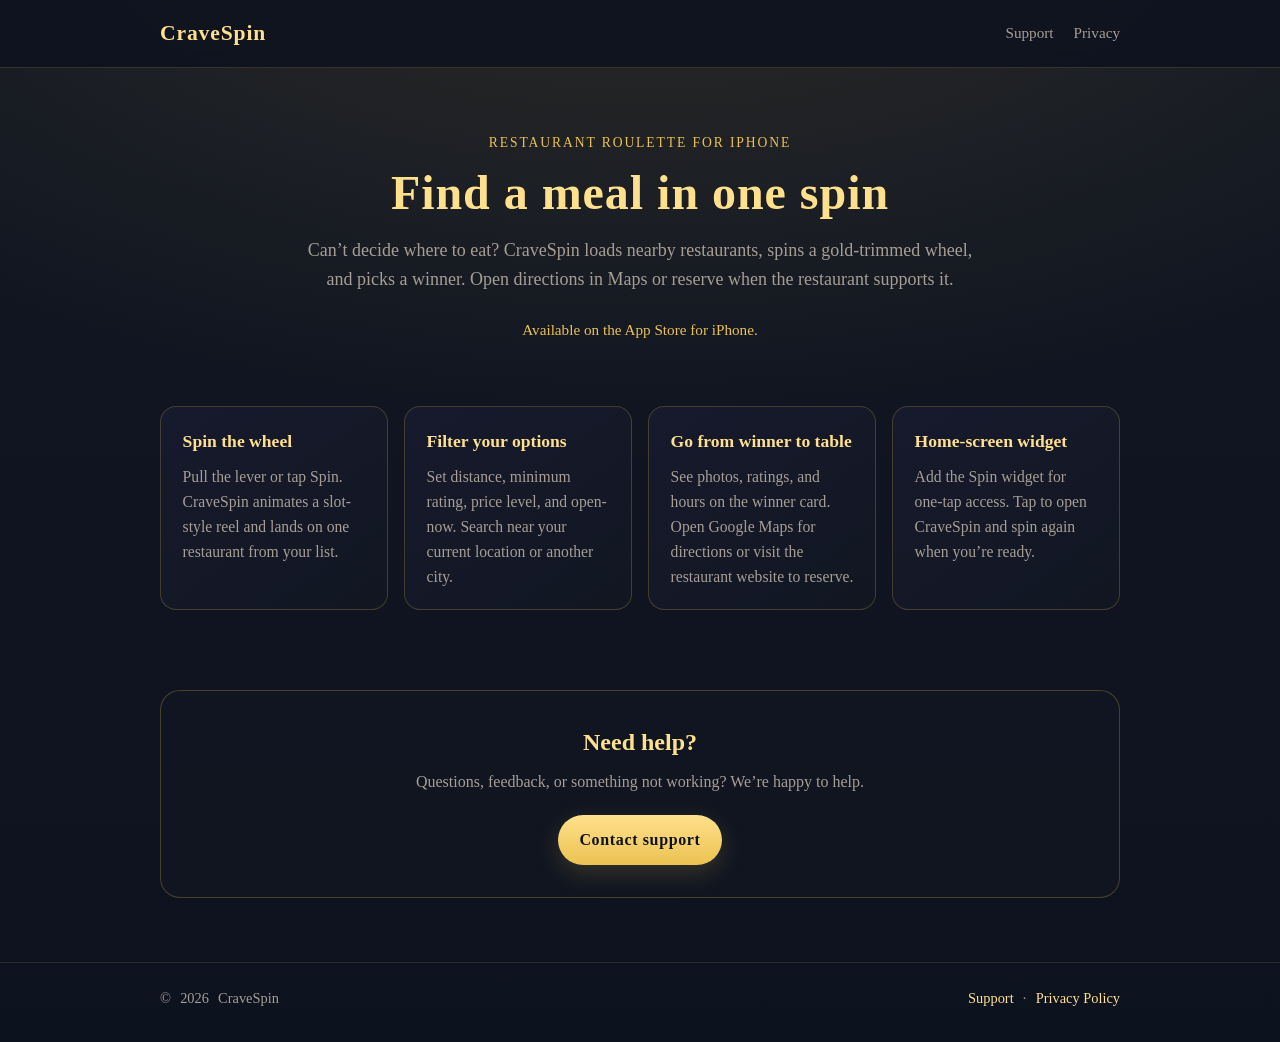
==== website/index.html @ 813e1735 "Initial commit: CraveSpin iOS app with widget, sounds, and marketing site. Co-authored-by: Cursor <c" ====
<!DOCTYPE html>
<html lang="en">
<head>
  <meta charset="utf-8">
  <meta name="viewport" content="width=device-width, initial-scale=1">
  <title>CraveSpin — Find a restaurant in one spin</title>
  <meta name="description" content="CraveSpin is an iPhone app that spins a slot-style wheel to pick a restaurant near you. Filter by distance, rating, and price, then let fate choose dinner.">
  <link rel="stylesheet" href="styles.css">
</head>
<body>
  <header class="site-header">
    <div class="wrap">
      <a class="logo" href="index.html">CraveSpin</a>
      <nav>
        <a href="support/">Support</a>
        <a href="privacy/">Privacy</a>
      </nav>
    </div>
  </header>

  <main>
    <section class="hero">
      <div class="wrap hero-inner">
        <p class="eyebrow">Restaurant roulette for iPhone</p>
        <h1>Find a meal in one spin</h1>
        <p class="lead">
          Can’t decide where to eat? CraveSpin loads nearby restaurants, spins a gold-trimmed wheel,
          and picks a winner. Open directions in Maps or reserve when the restaurant supports it.
        </p>
        <p class="app-store-note">Available on the App Store for iPhone.</p>
      </div>
    </section>

    <section class="features">
      <div class="wrap feature-grid">
        <article class="card">
          <h2>Spin the wheel</h2>
          <p>Pull the lever or tap Spin. CraveSpin animates a slot-style reel and lands on one restaurant from your list.</p>
        </article>
        <article class="card">
          <h2>Filter your options</h2>
          <p>Set distance, minimum rating, price level, and open-now. Search near your current location or another city.</p>
        </article>
        <article class="card">
          <h2>Go from winner to table</h2>
          <p>See photos, ratings, and hours on the winner card. Open Google Maps for directions or visit the restaurant website to reserve.</p>
        </article>
        <article class="card">
          <h2>Home-screen widget</h2>
          <p>Add the Spin widget for one-tap access. Tap to open CraveSpin and spin again when you’re ready.</p>
        </article>
      </div>
    </section>

    <section class="cta">
      <div class="wrap cta-inner">
        <h2>Need help?</h2>
        <p>Questions, feedback, or something not working? We’re happy to help.</p>
        <a class="button" href="support/">Contact support</a>
      </div>
    </section>
  </main>

  <footer class="site-footer">
    <div class="wrap footer-inner">
      <p>&copy; <span id="year"></span> CraveSpin</p>
      <p>
        <a href="support/">Support</a>
        <span aria-hidden="true">·</span>
        <a href="privacy/">Privacy Policy</a>
      </p>
    </div>
  </footer>

  <script>
    document.getElementById("year").textContent = new Date().getFullYear();
  </script>
</body>
</html>
---- website/styles.css ----
:root {
  --navy: #0d121f;
  --navy-panel: #121722;
  --navy-elevated: #171b2e;
  --gold: #ebc252;
  --gold-light: #ffe08c;
  --gold-dark: #b88c2e;
  --text: #f2e6bf;
  --text-muted: #a69e94;
  --max: 960px;
  --narrow: 720px;
}

*,
*::before,
*::after {
  box-sizing: border-box;
}

html {
  scroll-behavior: smooth;
}

body {
  margin: 0;
  min-height: 100vh;
  font-family: Georgia, "Times New Roman", serif;
  color: var(--text);
  background:
    radial-gradient(ellipse 80% 50% at 50% -10%, rgba(235, 194, 82, 0.12), transparent),
    linear-gradient(180deg, var(--navy-panel) 0%, var(--navy) 100%);
  line-height: 1.6;
}

a {
  color: var(--gold-light);
}

a:hover {
  color: var(--gold);
}

.wrap {
  width: min(100% - 2rem, var(--max));
  margin-inline: auto;
}

.narrow {
  width: min(100%, var(--narrow));
}

.site-header {
  border-bottom: 1px solid rgba(235, 194, 82, 0.18);
  background: rgba(13, 18, 31, 0.85);
  backdrop-filter: blur(8px);
  position: sticky;
  top: 0;
  z-index: 10;
}

.site-header .wrap {
  display: flex;
  align-items: center;
  justify-content: space-between;
  gap: 1rem;
  padding: 1rem 0;
}

.logo {
  font-size: 1.35rem;
  font-weight: 700;
  letter-spacing: 0.04em;
  text-decoration: none;
  color: var(--gold-light);
}

nav {
  display: flex;
  gap: 1.25rem;
  font-size: 0.95rem;
}

nav a {
  text-decoration: none;
  color: var(--text-muted);
}

nav a:hover,
nav a[aria-current="page"] {
  color: var(--gold-light);
}

.hero {
  padding: 4rem 0 3rem;
}

.hero-inner {
  text-align: center;
}

.eyebrow {
  margin: 0 0 0.75rem;
  font-size: 0.85rem;
  letter-spacing: 0.14em;
  text-transform: uppercase;
  color: var(--gold);
}

h1 {
  margin: 0 0 1rem;
  font-size: clamp(2rem, 5vw, 3rem);
  line-height: 1.15;
  color: var(--gold-light);
  letter-spacing: 0.02em;
}

.lead {
  margin: 0 auto 1.5rem;
  max-width: 42rem;
  font-size: 1.125rem;
  color: var(--text-muted);
}

.app-store-note {
  margin: 0;
  font-size: 0.95rem;
  color: var(--gold);
}

.features {
  padding: 1rem 0 3rem;
}

.feature-grid {
  display: grid;
  grid-template-columns: repeat(auto-fit, minmax(220px, 1fr));
  gap: 1rem;
}

.card {
  padding: 1.25rem 1.35rem;
  border: 1px solid rgba(235, 194, 82, 0.22);
  border-radius: 16px;
  background: linear-gradient(145deg, rgba(23, 27, 46, 0.9), rgba(18, 23, 34, 0.95));
}

.card h2 {
  margin: 0 0 0.5rem;
  font-size: 1.1rem;
  color: var(--gold-light);
}

.card p {
  margin: 0;
  font-size: 0.98rem;
  color: var(--text-muted);
}

.cta {
  padding: 2rem 0 4rem;
}

.cta-inner {
  text-align: center;
  padding: 2rem 1.5rem;
  border: 1px solid rgba(235, 194, 82, 0.25);
  border-radius: 20px;
  background: rgba(18, 23, 34, 0.75);
}

.cta h2 {
  margin: 0 0 0.5rem;
  color: var(--gold-light);
}

.cta p {
  margin: 0 0 1.25rem;
  color: var(--text-muted);
}

.button {
  display: inline-block;
  padding: 0.75rem 1.35rem;
  border-radius: 999px;
  text-decoration: none;
  font-weight: 700;
  letter-spacing: 0.04em;
  color: var(--navy);
  background: linear-gradient(180deg, var(--gold-light), var(--gold));
  box-shadow: 0 8px 24px rgba(235, 194, 82, 0.18);
}

.button:hover {
  color: var(--navy);
  filter: brightness(1.05);
}

.page {
  padding: 2.5rem 0 3rem;
}

.page h1 {
  text-align: left;
  margin-bottom: 0.5rem;
}

.meta {
  margin: 0 0 1rem;
  font-size: 0.9rem;
  color: var(--text-muted);
}

.prose h2 {
  margin: 2rem 0 0.75rem;
  font-size: 1.25rem;
  color: var(--gold-light);
}

.prose h3 {
  margin: 1.25rem 0 0.5rem;
  font-size: 1.05rem;
  color: var(--text);
}

.prose p,
.prose ul {
  margin: 0 0 1rem;
  color: var(--text-muted);
}

.prose ul {
  padding-left: 1.25rem;
}

.prose li + li {
  margin-top: 0.35rem;
}

.site-footer {
  border-top: 1px solid rgba(235, 194, 82, 0.15);
  padding: 1.5rem 0 2rem;
}

.footer-inner {
  display: flex;
  flex-wrap: wrap;
  align-items: center;
  justify-content: space-between;
  gap: 0.75rem;
  font-size: 0.9rem;
  color: var(--text-muted);
}

.footer-inner p {
  margin: 0;
}

.footer-inner a {
  text-decoration: none;
}

.footer-inner span {
  margin: 0 0.35rem;
}
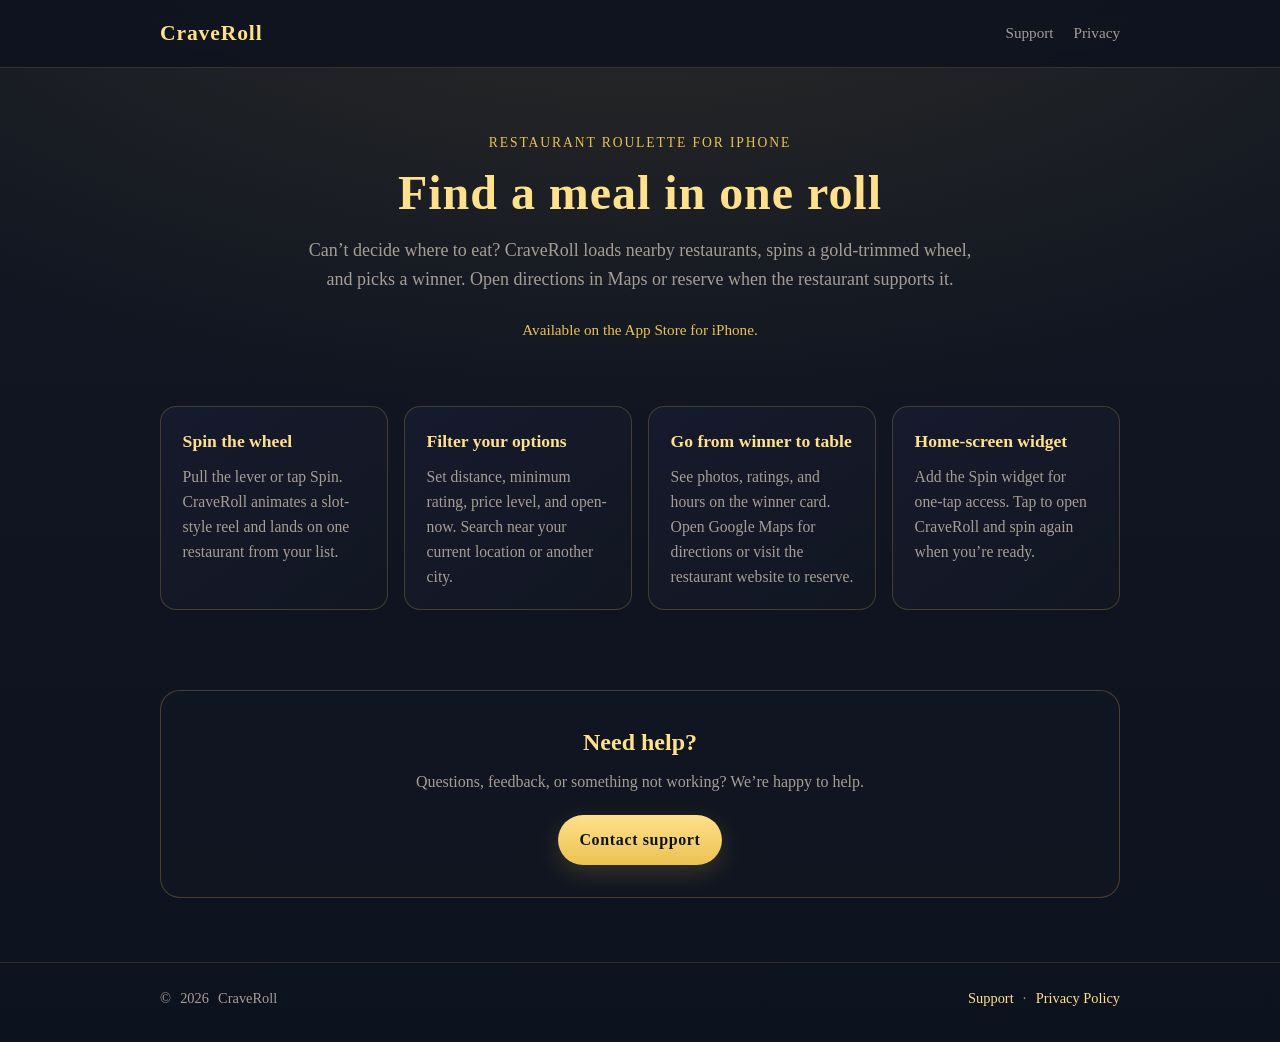
==== commit f8a60be1: "remove restaurant cap, other small fixes" ====
--- a/website/index.html
+++ b/website/index.html
@@ -3,14 +3,14 @@
 <head>
   <meta charset="utf-8">
   <meta name="viewport" content="width=device-width, initial-scale=1">
-  <title>CraveSpin — Find a restaurant in one spin</title>
-  <meta name="description" content="CraveSpin is an iPhone app that spins a slot-style wheel to pick a restaurant near you. Filter by distance, rating, and price, then let fate choose dinner.">
+  <title>CraveRoll — Find a restaurant in one roll</title>
+  <meta name="description" content="CraveRoll is an iPhone app that spins a slot-style wheel to pick a restaurant near you. Filter by distance, rating, and price, then let fate choose dinner.">
   <link rel="stylesheet" href="styles.css">
 </head>
 <body>
   <header class="site-header">
     <div class="wrap">
-      <a class="logo" href="index.html">CraveSpin</a>
+      <a class="logo" href="index.html">CraveRoll</a>
       <nav>
         <a href="support/">Support</a>
         <a href="privacy/">Privacy</a>
@@ -22,9 +22,9 @@
     <section class="hero">
       <div class="wrap hero-inner">
         <p class="eyebrow">Restaurant roulette for iPhone</p>
-        <h1>Find a meal in one spin</h1>
+        <h1>Find a meal in one roll</h1>
         <p class="lead">
-          Can’t decide where to eat? CraveSpin loads nearby restaurants, spins a gold-trimmed wheel,
+          Can’t decide where to eat? CraveRoll loads nearby restaurants, spins a gold-trimmed wheel,
           and picks a winner. Open directions in Maps or reserve when the restaurant supports it.
         </p>
         <p class="app-store-note">Available on the App Store for iPhone.</p>
@@ -35,7 +35,7 @@
       <div class="wrap feature-grid">
         <article class="card">
           <h2>Spin the wheel</h2>
-          <p>Pull the lever or tap Spin. CraveSpin animates a slot-style reel and lands on one restaurant from your list.</p>
+          <p>Pull the lever or tap Spin. CraveRoll animates a slot-style reel and lands on one restaurant from your list.</p>
         </article>
         <article class="card">
           <h2>Filter your options</h2>
@@ -47,7 +47,7 @@
         </article>
         <article class="card">
           <h2>Home-screen widget</h2>
-          <p>Add the Spin widget for one-tap access. Tap to open CraveSpin and spin again when you’re ready.</p>
+          <p>Add the Spin widget for one-tap access. Tap to open CraveRoll and spin again when you’re ready.</p>
         </article>
       </div>
     </section>
@@ -63,7 +63,7 @@
 
   <footer class="site-footer">
     <div class="wrap footer-inner">
-      <p>&copy; <span id="year"></span> CraveSpin</p>
+      <p>&copy; <span id="year"></span> CraveRoll</p>
       <p>
         <a href="support/">Support</a>
         <span aria-hidden="true">·</span>
